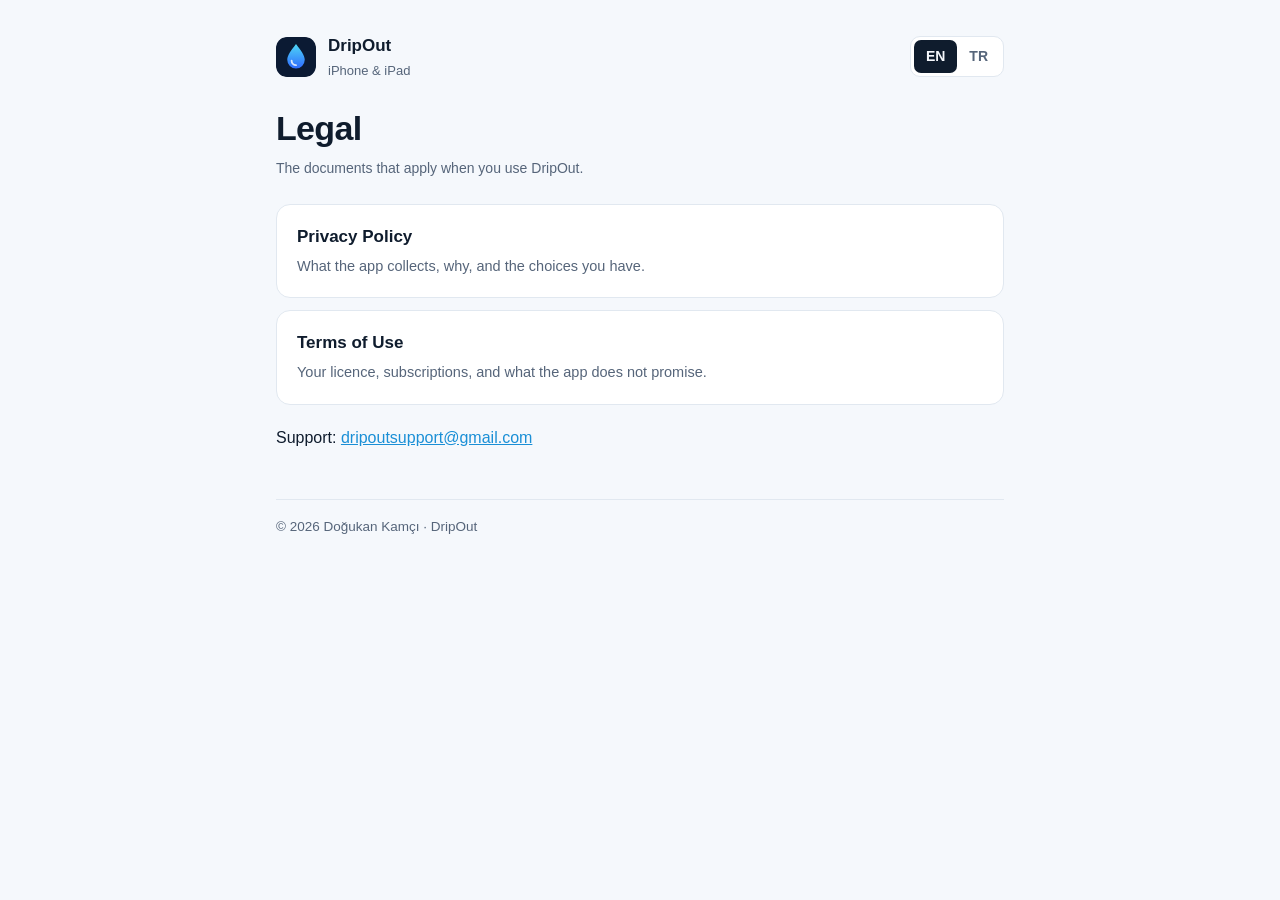
==== index.html @ 09238cb0 "Add DripOut privacy policy and terms of use Two bilingual (EN/TR) pages plus a small landing page, s" ====
<!doctype html>
<html lang="en">
<head>
  <meta charset="utf-8">
  <meta name="viewport" content="width=device-width, initial-scale=1">
  <title>DripOut — Legal</title>
  <meta name="description" content="Privacy policy and terms of use for the DripOut iOS app.">
  <link rel="stylesheet" href="styles.css">
  <script>
    (function () {
      var q = (location.search.match(/lang=(\w+)/) || [])[1] || location.hash.slice(1);
      var pick = q === 'tr' || q === 'en' ? q : ((navigator.language || '').toLowerCase().indexOf('tr') === 0 ? 'tr' : 'en');
      document.documentElement.lang = pick;
    })();
  </script>
</head>
<body>
<div class="wrap">
  <header>
    <div class="brand">
      <svg width="40" height="40" viewBox="0 0 64 64" aria-hidden="true">
        <defs><linearGradient id="g" x1="0" y1="0" x2="0" y2="1"><stop offset="0" stop-color="#4fd8f5"/><stop offset="1" stop-color="#2f6bff"/></linearGradient></defs>
        <rect width="64" height="64" rx="15" fill="#0b1a33"/>
        <path d="M32 11c-7 9.5-14 17.6-14 25.5a14 14 0 0 0 28 0C46 28.6 39 20.5 32 11z" fill="url(#g)"/>
        <path d="M25 38a7 7 0 0 0 7 7" fill="none" stroke="#fff" stroke-opacity=".8" stroke-width="3" stroke-linecap="round"/>
      </svg>
      <div>
        <div class="brand-name">DripOut</div>
        <div class="brand-sub">iPhone &amp; iPad</div>
      </div>
    </div>
    <div class="lang" role="group" aria-label="Language">
      <button type="button" data-set="en">EN</button>
      <button type="button" data-set="tr">TR</button>
    </div>
  </header>

  <article data-lang="en">
    <h1>Legal</h1>
    <p class="meta">The documents that apply when you use DripOut.</p>
    <div class="pick">
      <a href="privacy/"><b>Privacy Policy</b><span>What the app collects, why, and the choices you have.</span></a>
      <a href="terms/"><b>Terms of Use</b><span>Your licence, subscriptions, and what the app does not promise.</span></a>
    </div>
    <p style="margin-top:20px">Support: <a href="mailto:dripoutsupport@gmail.com">dripoutsupport@gmail.com</a></p>
  </article>

  <article data-lang="tr">
    <h1>Yasal</h1>
    <p class="meta">DripOut’u kullanırken geçerli olan belgeler.</p>
    <div class="pick">
      <a href="privacy/"><b>Gizlilik Politikası</b><span>Uygulamanın hangi bilgileri neden topladığı ve seçenekleriniz.</span></a>
      <a href="terms/"><b>Kullanım Koşulları</b><span>Lisansınız, abonelikler ve uygulamanın vaat etmedikleri.</span></a>
    </div>
    <p style="margin-top:20px">Destek: <a href="mailto:dripoutsupport@gmail.com">dripoutsupport@gmail.com</a></p>
  </article>

  <footer>© 2026 Doğukan Kamçı · DripOut</footer>
</div>

<script>
  (function () {
    var buttons = document.querySelectorAll('.lang button');
    function show(lang) {
      document.documentElement.lang = lang;
      document.title = lang === 'tr' ? 'DripOut — Yasal' : 'DripOut — Legal';
      buttons.forEach(function (b) { b.setAttribute('aria-pressed', b.dataset.set === lang ? 'true' : 'false'); });
    }
    buttons.forEach(function (b) {
      b.addEventListener('click', function () {
        show(b.dataset.set);
        try { history.replaceState(null, '', '#' + b.dataset.set); } catch (_) {}
      });
    });
    show(document.documentElement.lang);
  })();
</script>
</body>
</html>
---- styles.css ----
:root {
      --bg: #f5f8fc;
      --surface: #ffffff;
      --text: #0f1c2d;
      --muted: #56657a;
      --border: #e1e8f0;
      --accent: #1a8fd6;
      --accent-soft: #e6f4fc;
      --good: #148a57;
      color-scheme: light;
    }
    @media (prefers-color-scheme: dark) {
      :root:not([data-theme="light"]) {
        --bg: #0a121f;
        --surface: #111c2d;
        --text: #e6edf7;
        --muted: #93a3ba;
        --border: #1f2d44;
        --accent: #4cc3f0;
        --accent-soft: #11283d;
        --good: #3fd796;
        color-scheme: dark;
      }
    }
    :root[data-theme="dark"] {
      --bg: #0a121f;
      --surface: #111c2d;
      --text: #e6edf7;
      --muted: #93a3ba;
      --border: #1f2d44;
      --accent: #4cc3f0;
      --accent-soft: #11283d;
      --good: #3fd796;
      color-scheme: dark;
    }
    * { box-sizing: border-box; }
    html { -webkit-text-size-adjust: 100%; }
    body {
      margin: 0;
      background: var(--bg);
      color: var(--text);
      font: 16px/1.65 -apple-system, BlinkMacSystemFont, "SF Pro Text", "Segoe UI", Roboto, sans-serif;
      -webkit-font-smoothing: antialiased;
    }
    .wrap { max-width: 760px; margin: 0 auto; padding: 32px 16px 64px; }
    header { display: flex; align-items: center; justify-content: space-between; gap: 16px; margin-bottom: 28px; }
    .brand { display: flex; align-items: center; gap: 12px; }
    .brand svg { flex: none; border-radius: 11px; }
    .brand-name { font-weight: 700; font-size: 17px; }
    .brand-sub { color: var(--muted); font-size: 13px; }
    .lang { display: flex; background: var(--surface); border: 1px solid var(--border); border-radius: 10px; padding: 3px; }
    .lang button {
      border: 0; background: transparent; color: var(--muted); font: inherit; font-size: 14px; font-weight: 600;
      padding: 5px 12px; border-radius: 7px; cursor: pointer;
    }
    .lang button[aria-pressed="true"] { background: var(--text); color: var(--bg); }
    h1 { font-size: 34px; line-height: 1.15; letter-spacing: -0.02em; margin: 0 0 8px; }
    h2 { font-size: 21px; letter-spacing: -0.01em; margin: 40px 0 10px; scroll-margin-top: 16px; }
    h3 { font-size: 16px; margin: 22px 0 4px; }
    p, ul { margin: 0 0 12px; }
    ul { padding-left: 22px; }
    li { margin-bottom: 6px; }
    a { color: var(--accent); }
    .meta { color: var(--muted); font-size: 14px; margin-bottom: 24px; }
    .glance {
      display: grid; grid-template-columns: repeat(2, minmax(0, 1fr)); gap: 10px; margin: 24px 0 8px;
    }
    .glance div {
      background: var(--surface); border: 1px solid var(--border); border-radius: 14px; padding: 14px 16px; font-size: 14.5px;
    }
    .glance b { display: block; font-size: 15px; margin-bottom: 2px; }
    .glance b::before { content: "✓"; color: var(--good); margin-right: 8px; }
    .card {
      background: var(--surface); border: 1px solid var(--border); border-radius: 14px; padding: 4px 18px 8px; margin: 12px 0;
    }
    .toc { background: var(--accent-soft); border-radius: 14px; padding: 14px 18px; margin: 20px 0; font-size: 15px; }
    .toc ol { margin: 6px 0 0; padding-left: 20px; columns: 2; column-gap: 24px; }
    .toc li { margin-bottom: 3px; break-inside: avoid; }
    .toc a { text-decoration: none; }
    table { width: 100%; border-collapse: collapse; font-size: 14.5px; margin: 8px 0 14px; }
    th, td { text-align: left; vertical-align: top; padding: 10px 10px 10px 0; border-bottom: 1px solid var(--border); }
    th { color: var(--muted); font-weight: 600; font-size: 13px; }
    td:first-child { font-weight: 600; white-space: nowrap; }
    footer { margin-top: 48px; color: var(--muted); font-size: 13.5px; border-top: 1px solid var(--border); padding-top: 16px; }
    [data-lang] { display: none; }
    html[lang="en"] [data-lang="en"], html[lang="tr"] [data-lang="tr"] { display: block; }
    @media (max-width: 560px) {
      h1 { font-size: 28px; }
      .glance { grid-template-columns: 1fr; }
      .toc ol { columns: 1; }
      table, thead, tbody, tr, th, td { display: block; }
      thead { display: none; }
      td { border: 0; padding: 2px 0; }
      td:first-child { padding-top: 12px; white-space: normal; }
      tr { border-bottom: 1px solid var(--border); padding-bottom: 10px; }
    }

/* Landing page cards */
.pick { display: grid; gap: 12px; margin-top: 24px; }
.pick a {
  display: block; background: var(--surface); border: 1px solid var(--border); border-radius: 14px;
  padding: 18px 20px; text-decoration: none; color: inherit;
}
.pick a:hover { border-color: var(--accent); }
.pick b { display: block; font-size: 17px; margin-bottom: 2px; }
.pick span { color: var(--muted); font-size: 14.5px; }
.back { display: inline-block; margin-bottom: 18px; font-size: 14px; text-decoration: none; }
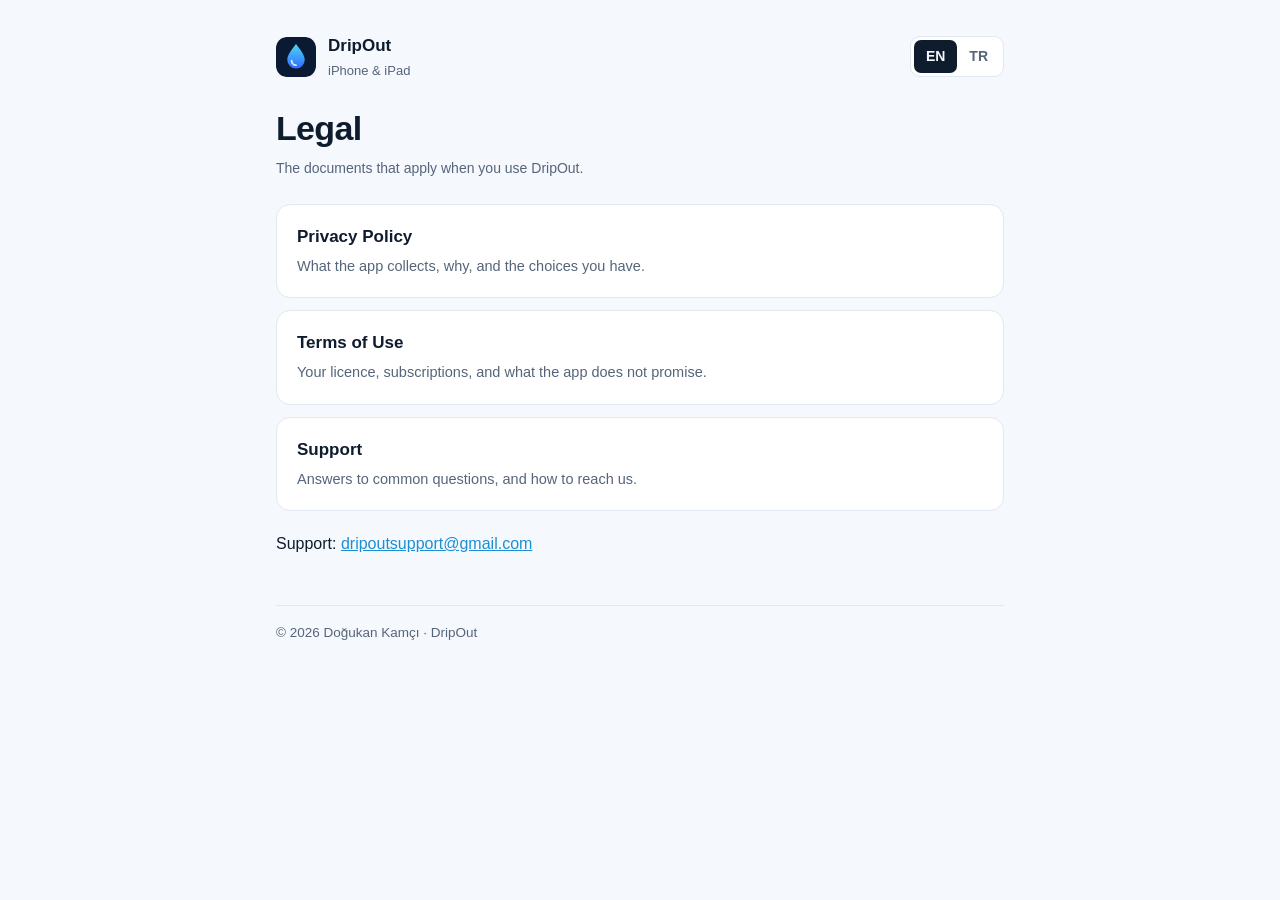
==== commit c6e073bc: "Add DripOut support page Bilingual (EN/TR) support page at /support/ with the support email as a mai" ====
--- a/index.html
+++ b/index.html
@@ -41,6 +41,7 @@
     <div class="pick">
       <a href="privacy/"><b>Privacy Policy</b><span>What the app collects, why, and the choices you have.</span></a>
       <a href="terms/"><b>Terms of Use</b><span>Your licence, subscriptions, and what the app does not promise.</span></a>
+      <a href="support/"><b>Support</b><span>Answers to common questions, and how to reach us.</span></a>
     </div>
     <p style="margin-top:20px">Support: <a href="mailto:dripoutsupport@gmail.com">dripoutsupport@gmail.com</a></p>
   </article>
@@ -51,6 +52,7 @@
     <div class="pick">
       <a href="privacy/"><b>Gizlilik Politikası</b><span>Uygulamanın hangi bilgileri neden topladığı ve seçenekleriniz.</span></a>
       <a href="terms/"><b>Kullanım Koşulları</b><span>Lisansınız, abonelikler ve uygulamanın vaat etmedikleri.</span></a>
+      <a href="support/"><b>Destek</b><span>Sık sorulan sorular ve bize nasıl ulaşabileceğiniz.</span></a>
     </div>
     <p style="margin-top:20px">Destek: <a href="mailto:dripoutsupport@gmail.com">dripoutsupport@gmail.com</a></p>
   </article>
--- a/styles.css
+++ b/styles.css
@@ -105,3 +105,20 @@
 .pick b { display: block; font-size: 17px; margin-bottom: 2px; }
 .pick span { color: var(--muted); font-size: 14.5px; }
 .back { display: inline-block; margin-bottom: 18px; font-size: 14px; text-decoration: none; }
+
+/* Support page */
+.contact {
+  display: block; background: var(--accent-soft); border: 1px solid var(--border); border-radius: 14px;
+  padding: 20px; margin: 8px 0 12px;
+}
+.contact b { display: block; font-size: 15px; color: var(--muted); margin-bottom: 4px; }
+.contact-mail { display: inline-block; font-size: 22px; font-weight: 700; word-break: break-all; margin-bottom: 14px; }
+.contact-button {
+  display: block; width: fit-content; background: var(--accent); color: #fff; font-weight: 600;
+  padding: 10px 18px; border-radius: 10px; text-decoration: none; margin-bottom: 14px;
+}
+.contact span { display: block; color: var(--muted); font-size: 14px; }
+@media (prefers-color-scheme: dark) {
+  :root:not([data-theme="light"]) .contact-button { color: #0a121f; }
+}
+:root[data-theme="dark"] .contact-button { color: #0a121f; }
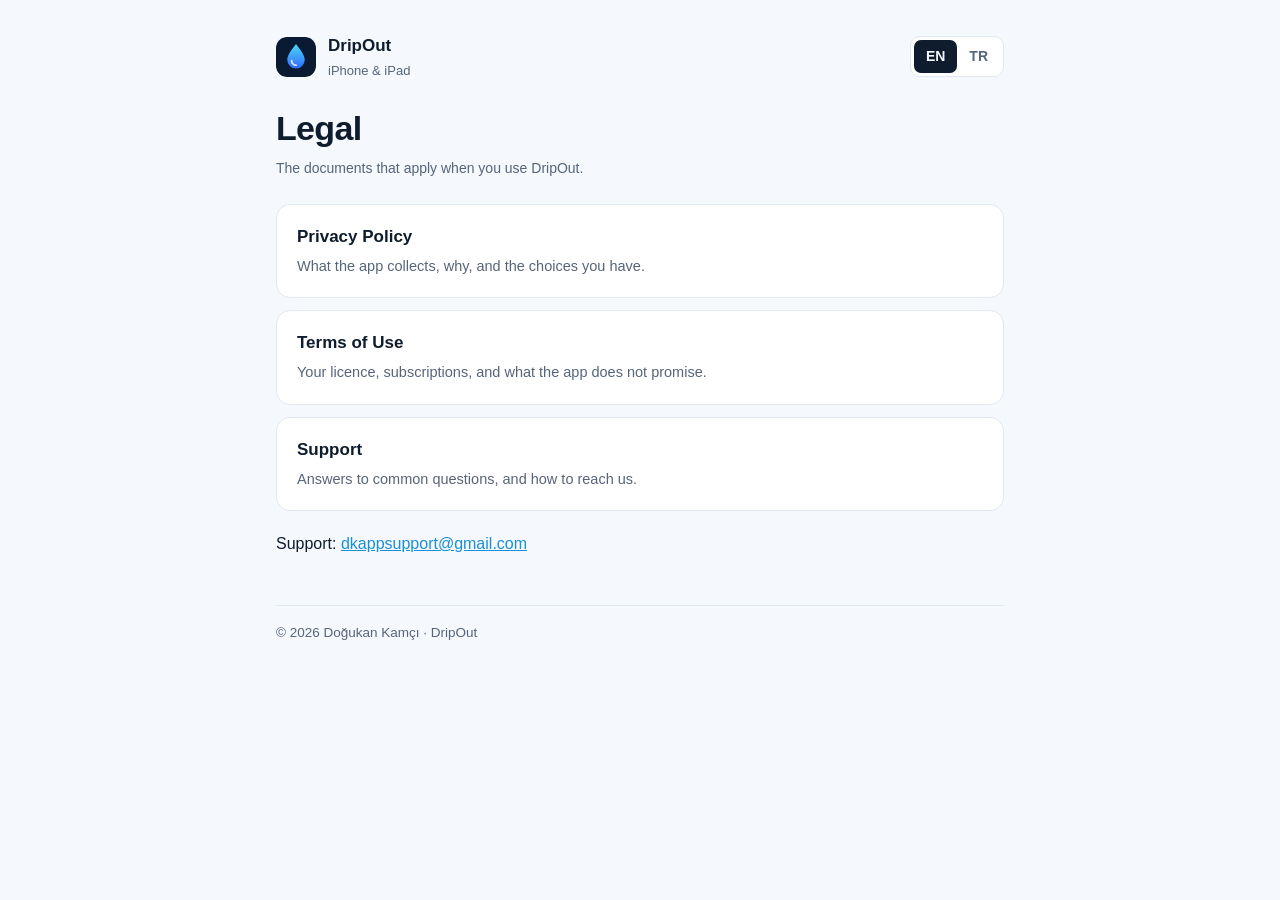
==== commit b0fdf55a: "Support address is now dkappsupport@gmail.com Co-Authored-By: Claude Opus 5.5 <noreply@anthropic.com" ====
--- a/index.html
+++ b/index.html
@@ -43,7 +43,7 @@
       <a href="terms/"><b>Terms of Use</b><span>Your licence, subscriptions, and what the app does not promise.</span></a>
       <a href="support/"><b>Support</b><span>Answers to common questions, and how to reach us.</span></a>
     </div>
-    <p style="margin-top:20px">Support: <a href="mailto:dripoutsupport@gmail.com">dripoutsupport@gmail.com</a></p>
+    <p style="margin-top:20px">Support: <a href="mailto:dkappsupport@gmail.com">dkappsupport@gmail.com</a></p>
   </article>
 
   <article data-lang="tr">
@@ -54,7 +54,7 @@
       <a href="terms/"><b>Kullanım Koşulları</b><span>Lisansınız, abonelikler ve uygulamanın vaat etmedikleri.</span></a>
       <a href="support/"><b>Destek</b><span>Sık sorulan sorular ve bize nasıl ulaşabileceğiniz.</span></a>
     </div>
-    <p style="margin-top:20px">Destek: <a href="mailto:dripoutsupport@gmail.com">dripoutsupport@gmail.com</a></p>
+    <p style="margin-top:20px">Destek: <a href="mailto:dkappsupport@gmail.com">dkappsupport@gmail.com</a></p>
   </article>
 
   <footer>© 2026 Doğukan Kamçı · DripOut</footer>
